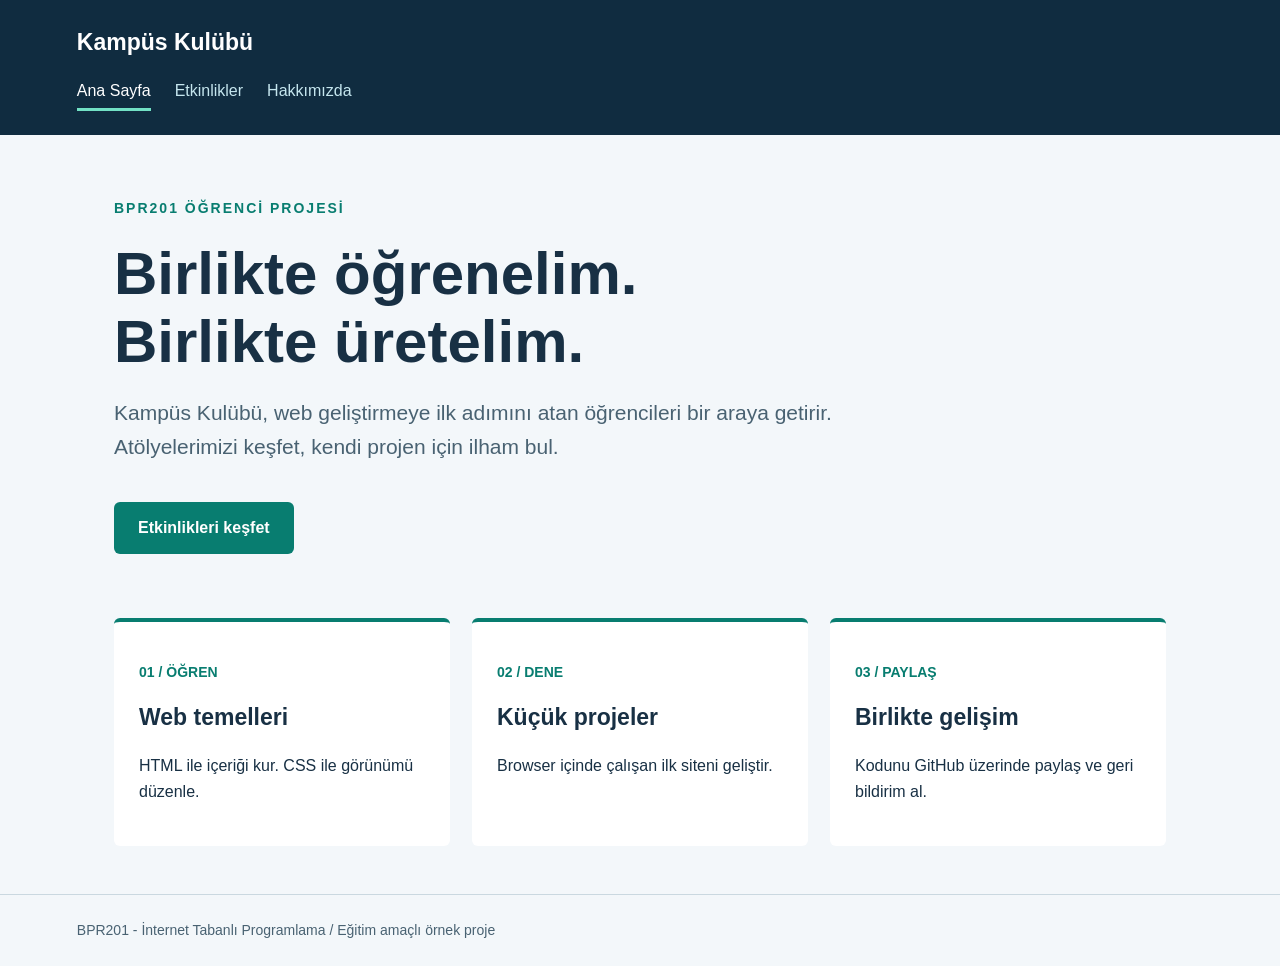
==== index.html @ 22636843 "Add files via upload" ====
<!doctype html>
<html lang="tr">
<head>
  <meta charset="UTF-8">
  <meta name="viewport" content="width=device-width, initial-scale=1.0">
  <title>Ana Sayfa | Kampüs Kulübü</title>
  <link rel="stylesheet" href="style.css">
</head>
<body>
<header><div class="brand">Kampüs Kulübü</div><nav aria-label="Ana menü"><a href="index.html" aria-current="page">Ana Sayfa</a>
<a href="etkinlikler.html">Etkinlikler</a>
<a href="hakkimizda.html">Hakkımızda</a></nav></header>
<main><p class="eyebrow">BPR201 ÖĞRENCİ PROJESİ</p>
<h1>Birlikte öğrenelim.<br>Birlikte üretelim.</h1>
<p class="intro">Kampüs Kulübü, web geliştirmeye ilk adımını atan öğrencileri bir araya getirir. Atölyelerimizi keşfet, kendi projen için ilham bul.</p>
<a class="button" href="etkinlikler.html">Etkinlikleri keşfet</a>
<section class="grid" aria-label="Kulüp çalışma alanları">
<article><p class="meta">01 / ÖĞREN</p><h2>Web temelleri</h2><p>HTML ile içeriği kur. CSS ile görünümü düzenle.</p></article>
<article><p class="meta">02 / DENE</p><h2>Küçük projeler</h2><p>Browser içinde çalışan ilk siteni geliştir.</p></article>
<article><p class="meta">03 / PAYLAŞ</p><h2>Birlikte gelişim</h2><p>Kodunu GitHub üzerinde paylaş ve geri bildirim al.</p></article>
</section></main>
<footer>BPR201 - İnternet Tabanlı Programlama / Eğitim amaçlı örnek proje</footer>
</body>
</html>
---- style.css ----
/* Ortak görünüm: Üç HTML dosyası bu dosyayı kullanır. */
* { box-sizing: border-box; }
body { margin: 0; font-family: Arial, sans-serif; color: #183044; background: #f3f7fa; line-height: 1.65; }
header { background: #102c40; color: white; padding: 24px max(6vw, 20px); }
.brand { font-weight: bold; font-size: 23px; }
nav { display: flex; flex-wrap: wrap; gap: 24px; margin-top: 12px; }
nav a { color: #c5e6ee; text-decoration: none; padding: 4px 0; }
nav a[aria-current="page"] { color: white; border-bottom: 3px solid #72e1c5; }
a { color: #086767; }
a:focus-visible { outline: 3px solid #e1a82b; outline-offset: 5px; }
main { max-width: 1100px; margin: 0 auto; padding: 48px 24px; min-height: 65vh; }
.eyebrow { color: #087d70; font-weight: bold; letter-spacing: 2px; font-size: 14px; }
h1 { font-size: clamp(34px, 5vw, 60px); line-height: 1.12; max-width: 850px; margin: 20px 0; }
.intro { font-size: 21px; max-width: 730px; color: #496272; }
.button { display: inline-block; margin: 16px 0 32px; padding: 13px 24px; background: #087d70; color: white; border-radius: 6px; text-decoration: none; font-weight: bold; }
.grid { display: grid; grid-template-columns: repeat(3, 1fr); gap: 22px; margin-top: 32px; }
article { background: white; border-top: 4px solid #087d70; padding: 25px; border-radius: 6px; }
article h2 { margin: 10px 0; font-size: 23px; }
.meta { font-size: 14px; color: #087d70; font-weight: bold; }
.note { padding: 18px 22px; border-left: 4px solid #db9d27; background: #fff4d8; margin-top: 30px; }
footer { border-top: 1px solid #cad8e0; padding: 24px 6vw; color: #496272; font-size: 14px; }
@media (max-width: 700px) { .grid { grid-template-columns: 1fr; } main { padding-top: 28px; } }
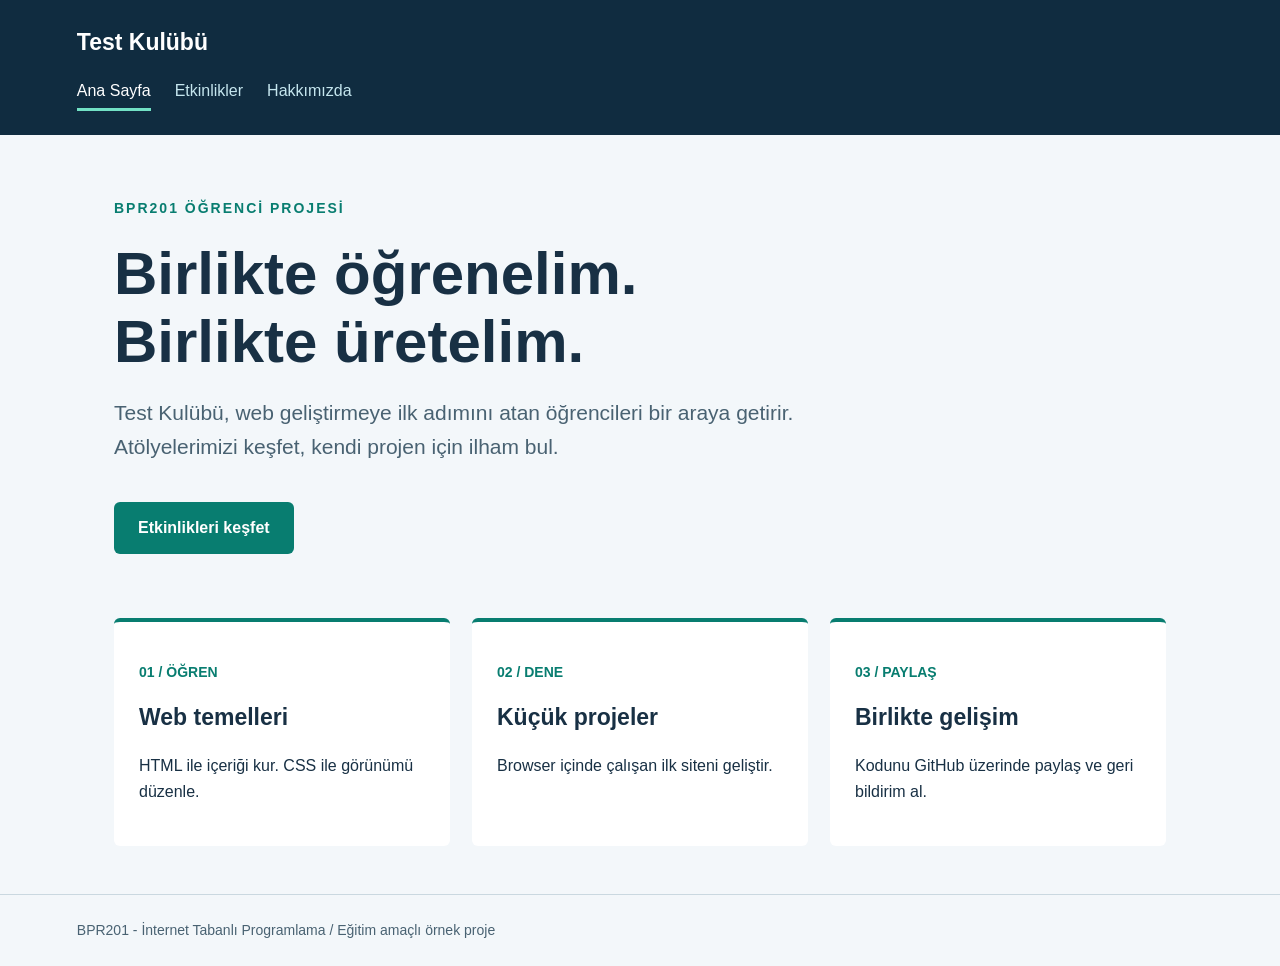
==== commit 2c2e23c1: "index.html, etkinlikler.html ve hakkimizda.html sayfalarında bulunan "Kampüs Kulübü" ifadesi "Test K" ====
--- a/index.html
+++ b/index.html
@@ -3,16 +3,16 @@
 <head>
   <meta charset="UTF-8">
   <meta name="viewport" content="width=device-width, initial-scale=1.0">
-  <title>Ana Sayfa | Kampüs Kulübü</title>
+  <title>Ana Sayfa | Test Kulübü</title>
   <link rel="stylesheet" href="style.css">
 </head>
 <body>
-<header><div class="brand">Kampüs Kulübü</div><nav aria-label="Ana menü"><a href="index.html" aria-current="page">Ana Sayfa</a>
+<header><div class="brand">Test Kulübü</div><nav aria-label="Ana menü"><a href="index.html" aria-current="page">Ana Sayfa</a>
 <a href="etkinlikler.html">Etkinlikler</a>
 <a href="hakkimizda.html">Hakkımızda</a></nav></header>
 <main><p class="eyebrow">BPR201 ÖĞRENCİ PROJESİ</p>
 <h1>Birlikte öğrenelim.<br>Birlikte üretelim.</h1>
-<p class="intro">Kampüs Kulübü, web geliştirmeye ilk adımını atan öğrencileri bir araya getirir. Atölyelerimizi keşfet, kendi projen için ilham bul.</p>
+<p class="intro">Test Kulübü, web geliştirmeye ilk adımını atan öğrencileri bir araya getirir. Atölyelerimizi keşfet, kendi projen için ilham bul.</p>
 <a class="button" href="etkinlikler.html">Etkinlikleri keşfet</a>
 <section class="grid" aria-label="Kulüp çalışma alanları">
 <article><p class="meta">01 / ÖĞREN</p><h2>Web temelleri</h2><p>HTML ile içeriği kur. CSS ile görünümü düzenle.</p></article>
